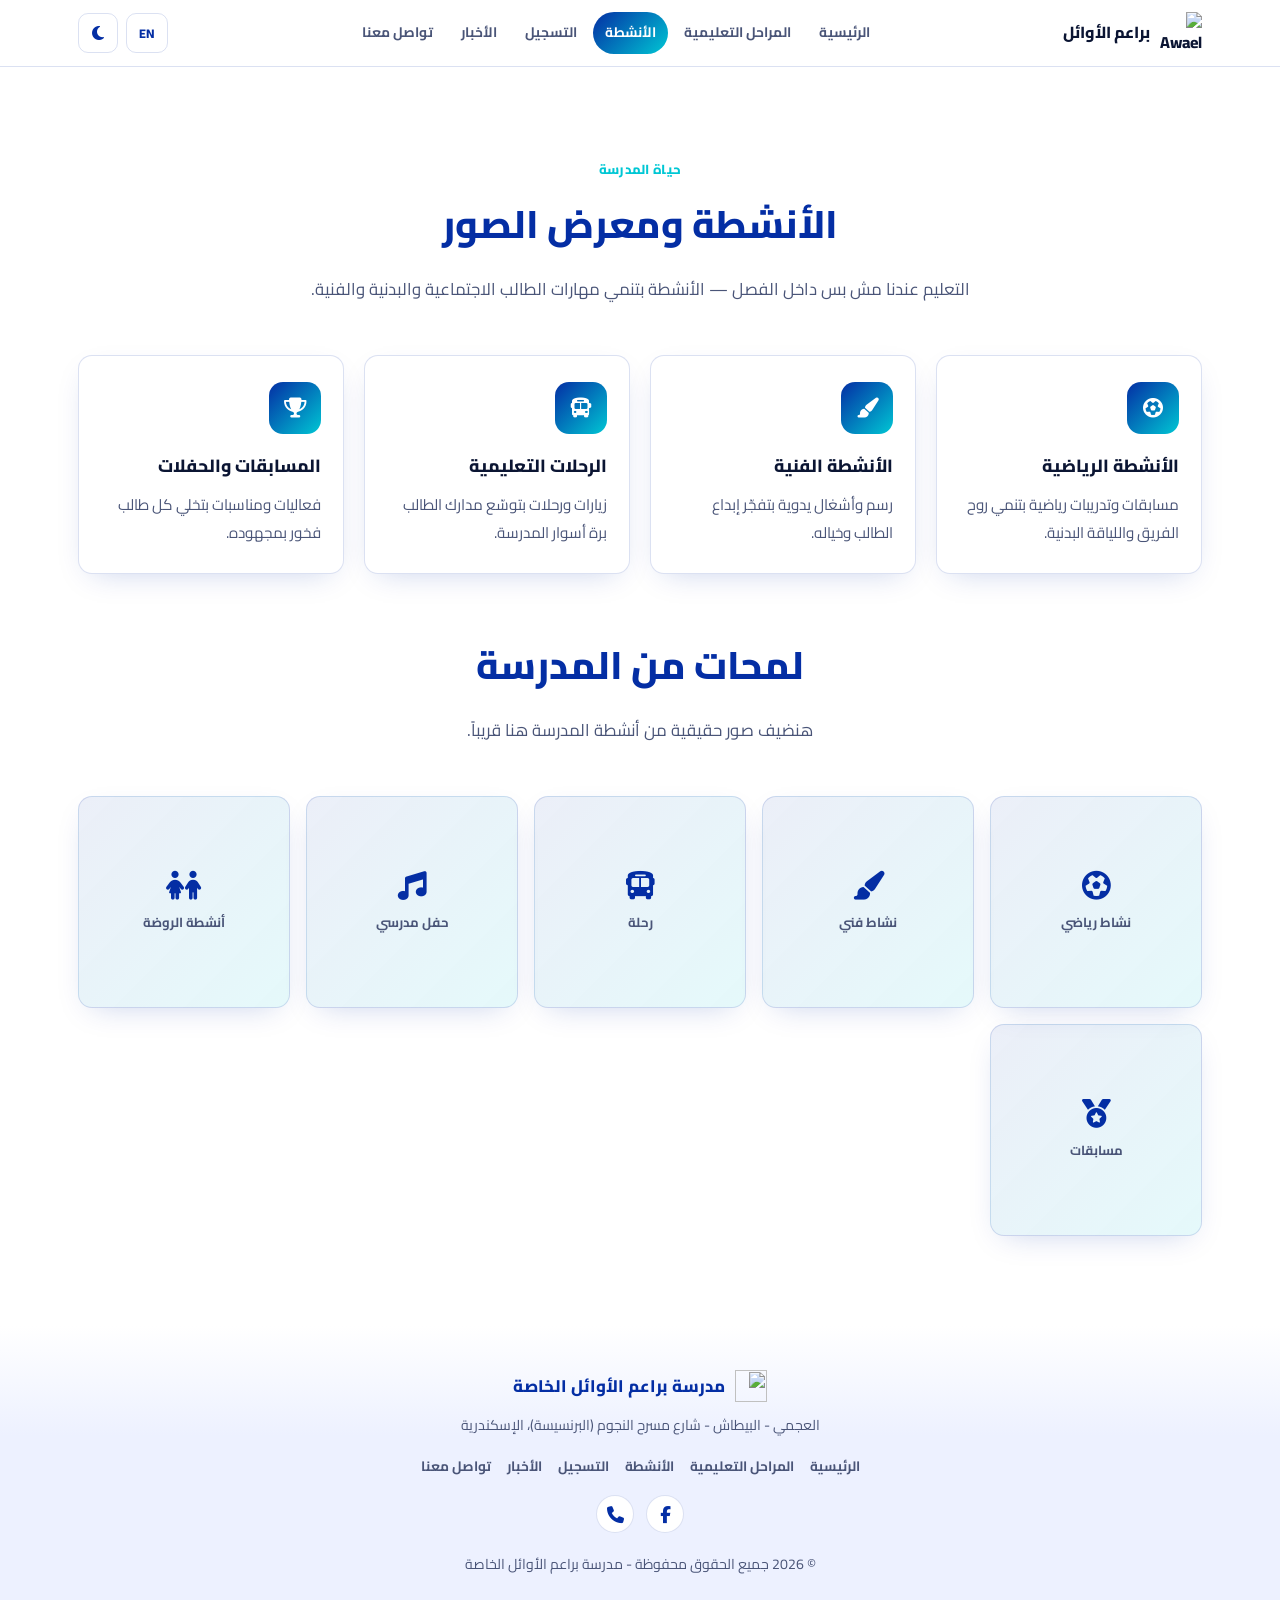
==== activities.html @ 76310034 "Add files via upload" ====
<!DOCTYPE html>
<html lang="ar" dir="rtl">
<head>
<meta charset="UTF-8">
<meta name="viewport" content="width=device-width, initial-scale=1.0">
<script>(function(){try{var t=localStorage.getItem("site-theme");if(!t){t=window.matchMedia("(prefers-color-scheme: dark)").matches?"dark":"light";}document.documentElement.setAttribute("data-theme",t);}catch(e){}})();</script>
<title>الأنشطة ومعرض الصور | Awael Private School</title>
<meta name="description" content="الأنشطة والفعاليات في مدرسة براعم الأوائل الخاصة.">
<link rel="icon" href="img/logo.png">
<link rel="preconnect" href="https://fonts.googleapis.com">
<link rel="preconnect" href="https://fonts.gstatic.com" crossorigin>
<link href="https://fonts.googleapis.com/css2?family=Cairo:wght@300;400;500;600;700;800&display=swap" rel="stylesheet">
<link rel="stylesheet" href="https://cdnjs.cloudflare.com/ajax/libs/font-awesome/6.5.1/css/all.min.css" integrity="sha512-DTOQO9RWCH3ppGqcWaEA1BIZOC6xxalwEsw9c2QQeAIftl+Vegovlnee1c9QX4TctnWMn13TZye+giMm8e2LwA==" crossorigin="anonymous" referrerpolicy="no-referrer">
<link rel="stylesheet" href="style.css">
</head>
<body style="--pre-footer:var(--bg)">

<header id="navbar">
  <div class="nav-inner">
    <a class="brand" href="index.html">
      <img src="img/logo.png" alt="Awael Private School">
      <span class="t" data-ar="براعم الأوائل" data-en="Awael School">براعم الأوائل</span>
    </a>
    <nav class="nav-links" id="navLinks">
      <a href="index.html" class="t" data-ar="الرئيسية" data-en="Home">الرئيسية</a>
      <a href="stages.html" class="t" data-ar="المراحل التعليمية" data-en="Stages">المراحل التعليمية</a>
      <a href="activities.html" class="active t" data-ar="الأنشطة" data-en="Activities">الأنشطة</a>
      <a href="admissions.html" class="t" data-ar="التسجيل" data-en="Admissions">التسجيل</a>
      <a href="news.html" class="t" data-ar="الأخبار" data-en="News">الأخبار</a>
      <a href="contact.html" class="t" data-ar="تواصل معنا" data-en="Contact">تواصل معنا</a>
    </nav>
    <div class="nav-tools">
      <button id="lang-toggle" aria-label="Language">EN</button>
      <button id="theme-toggle" aria-label="تبديل الوضع الداكن"><i class="fa-solid fa-moon"></i><i class="fa-solid fa-sun"></i></button>
      <button id="nav-toggle" aria-label="فتح القائمة" aria-expanded="false"><i class="fa-solid fa-bars"></i></button>
    </div>
  </div>
</header>

<section class="section-pad">
  <div class="container">
    <div class="section-head">
      <div class="section-eyebrow t" data-ar="حياة المدرسة" data-en="School Life">حياة المدرسة</div>
      <h2 class="section-title t" data-ar="الأنشطة ومعرض الصور" data-en="Activities &amp; Gallery">الأنشطة ومعرض الصور</h2>
      <p class="section-lede t"
         data-ar="التعليم عندنا مش بس داخل الفصل — الأنشطة بتنمي مهارات الطالب الاجتماعية والبدنية والفنية."
         data-en="Learning here isn't only inside the classroom — activities build our students' social, physical, and artistic skills.">
        التعليم عندنا مش بس داخل الفصل — الأنشطة بتنمي مهارات الطالب الاجتماعية والبدنية والفنية.
      </p>
    </div>

    <div class="cards" style="margin-bottom:56px;">
      <div class="card reveal">
        <div class="c-icon"><i class="fa-solid fa-futbol"></i></div>
        <h3 class="t" data-ar="الأنشطة الرياضية" data-en="Sports Activities">الأنشطة الرياضية</h3>
        <p class="t" data-ar="مسابقات وتدريبات رياضية بتنمي روح الفريق واللياقة البدنية." data-en="Sports competitions and training that build teamwork and fitness.">مسابقات وتدريبات رياضية بتنمي روح الفريق واللياقة البدنية.</p>
      </div>
      <div class="card reveal">
        <div class="c-icon"><i class="fa-solid fa-paintbrush"></i></div>
        <h3 class="t" data-ar="الأنشطة الفنية" data-en="Arts &amp; Crafts">الأنشطة الفنية</h3>
        <p class="t" data-ar="رسم وأشغال يدوية بتفجّر إبداع الطالب وخياله." data-en="Drawing and handicrafts that spark students' creativity and imagination.">رسم وأشغال يدوية بتفجّر إبداع الطالب وخياله.</p>
      </div>
      <div class="card reveal">
        <div class="c-icon"><i class="fa-solid fa-bus"></i></div>
        <h3 class="t" data-ar="الرحلات التعليمية" data-en="Educational Trips">الرحلات التعليمية</h3>
        <p class="t" data-ar="زيارات ورحلات بتوسّع مدارك الطالب برة أسوار المدرسة." data-en="Visits and trips that broaden students' horizons beyond the school walls.">زيارات ورحلات بتوسّع مدارك الطالب برة أسوار المدرسة.</p>
      </div>
      <div class="card reveal">
        <div class="c-icon"><i class="fa-solid fa-trophy"></i></div>
        <h3 class="t" data-ar="المسابقات والحفلات" data-en="Competitions &amp; Celebrations">المسابقات والحفلات</h3>
        <p class="t" data-ar="فعاليات ومناسبات بتخلي كل طالب فخور بمجهوده." data-en="Events and occasions that make every student proud of their effort.">فعاليات ومناسبات بتخلي كل طالب فخور بمجهوده.</p>
      </div>
    </div>

    <div class="section-head">
      <h2 class="section-title t" data-ar="لمحات من المدرسة" data-en="Glimpses of School Life">لمحات من المدرسة</h2>
      <p class="section-lede t" data-ar="هنضيف صور حقيقية من أنشطة المدرسة هنا قريباً." data-en="Real photos from school activities will be added here soon.">هنضيف صور حقيقية من أنشطة المدرسة هنا قريباً.</p>
    </div>
    <div class="gallery-grid">
      <div class="gallery-item reveal"><i class="fa-solid fa-futbol"></i><span class="t" data-ar="نشاط رياضي" data-en="Sports">نشاط رياضي</span></div>
      <div class="gallery-item reveal"><i class="fa-solid fa-paintbrush"></i><span class="t" data-ar="نشاط فني" data-en="Arts">نشاط فني</span></div>
      <div class="gallery-item reveal"><i class="fa-solid fa-bus"></i><span class="t" data-ar="رحلة" data-en="Trip">رحلة</span></div>
      <div class="gallery-item reveal"><i class="fa-solid fa-music"></i><span class="t" data-ar="حفل مدرسي" data-en="School Event">حفل مدرسي</span></div>
      <div class="gallery-item reveal"><i class="fa-solid fa-children"></i><span class="t" data-ar="أنشطة الروضة" data-en="KG Activities">أنشطة الروضة</span></div>
      <div class="gallery-item reveal"><i class="fa-solid fa-medal"></i><span class="t" data-ar="مسابقات" data-en="Competitions">مسابقات</span></div>
    </div>
  </div>
</section>

<footer>
  <div class="container">
    <div class="f-brand"><img src="img/logo.png" alt=""> <span class="t" data-ar="مدرسة براعم الأوائل الخاصة" data-en="Awael Private School">مدرسة براعم الأوائل الخاصة</span></div>
    <p class="t" data-ar="العجمي - البيطاش - شارع مسرح النجوم (البرنسيسة)، الإسكندرية" data-en="Agami - Bitash - Masrah Al-Nogoom St. (Al-Brincessa), Alexandria">العجمي - البيطاش - شارع مسرح النجوم (البرنسيسة)، الإسكندرية</p>
    <div class="f-links">
      <a href="index.html" class="t" data-ar="الرئيسية" data-en="Home">الرئيسية</a>
      <a href="stages.html" class="t" data-ar="المراحل التعليمية" data-en="Stages">المراحل التعليمية</a>
      <a href="activities.html" class="t" data-ar="الأنشطة" data-en="Activities">الأنشطة</a>
      <a href="admissions.html" class="t" data-ar="التسجيل" data-en="Admissions">التسجيل</a>
      <a href="news.html" class="t" data-ar="الأخبار" data-en="News">الأخبار</a>
      <a href="contact.html" class="t" data-ar="تواصل معنا" data-en="Contact">تواصل معنا</a>
    </div>
    <div class="f-social">
      <a href="https://www.facebook.com/share/1Exq8MYs51/" target="_blank" rel="noopener noreferrer" aria-label="Facebook"><i class="fa-brands fa-facebook-f"></i></a>
      <a href="tel:+201211130630" aria-label="Phone"><i class="fa-solid fa-phone"></i></a>
    </div>
    <p style="margin-top:18px;">© <span id="year"></span> <span class="t" data-ar="جميع الحقوق محفوظة - مدرسة براعم الأوائل الخاصة" data-en="All rights reserved - Awael Private School">جميع الحقوق محفوظة - مدرسة براعم الأوائل الخاصة</span></p>
  </div>
</footer>

<script src="main.js"></script>
</body>
</html>
---- style.css ----
/* ===================== Tokens ===================== */
:root{
  --blue:#042EA4;
  --blue-dark:#021F73;
  --blue-light:#3E63E0;
  --cyan:#00C7D4;
  --cyan-bright:#00E5F0;
  --bg:#FFFFFF;
  --card:#F5F8FF;
  --card-alt:#FFFFFF;
  --ink:#0B1533;
  --ink-soft:#4A5578;
  --border:rgba(4,46,164,.14);
  --shadow:0 10px 30px -14px rgba(4,46,164,.25);
  --radius-lg:22px;
  --radius-md:14px;
  --container:1180px;
  --footer-tone:#EDF1FF;
}
:root[data-theme="dark"]{
  --blue:#3E63E0;
  --blue-dark:#8FB0FF;
  --blue-light:#5C7EF0;
  --cyan:#00C7D4;
  --cyan-bright:#2FF1FB;
  --bg:#000000;
  --card:#121212;
  --card-alt:#0A0A0A;
  --ink:#F2F5FF;
  --ink-soft:#AAB4D6;
  --border:rgba(143,176,255,.18);
  --shadow:0 12px 32px -14px rgba(0,0,0,.7);
  --footer-tone:#0A0F1F;
}

*,*::before,*::after{box-sizing:border-box;}
html{scroll-behavior:smooth;}
@media (prefers-reduced-motion:reduce){
  html{scroll-behavior:auto;}
  *,*::before,*::after{animation-duration:.001ms !important;animation-iteration-count:1 !important;transition-duration:.001ms !important;scroll-behavior:auto !important;}
}
body{
  margin:0; background:var(--bg); color:var(--ink);
  font-family:'Cairo',sans-serif; font-size:17px; line-height:1.85;
  -webkit-font-smoothing:antialiased;
}
h1,h2,h3{font-family:'Cairo',sans-serif;font-weight:800;margin:0;color:var(--ink);}
p{margin:0;}
a{color:inherit;text-decoration:none;}
ul{margin:0;padding:0;list-style:none;}
img{max-width:100%;display:block;}
.container{max-width:var(--container);margin:0 auto;padding:0 28px;}
section{position:relative;}
::selection{background:var(--cyan-bright);color:var(--blue-dark);}
:focus-visible{outline:3px solid var(--cyan-bright);outline-offset:3px;border-radius:4px;}

/* ===================== Navbar ===================== */
#navbar{
  position:sticky; top:0; z-index:1000;
  background:rgba(255,255,255,.72);
  backdrop-filter:blur(14px) saturate(140%);
  -webkit-backdrop-filter:blur(14px) saturate(140%);
  border-bottom:1px solid var(--border);
}
:root[data-theme="dark"] #navbar{background:rgba(0,0,0,.72);}
.nav-inner{display:flex;align-items:center;justify-content:space-between;gap:14px;padding:12px 28px;max-width:var(--container);margin:0 auto;}
.brand{display:flex;align-items:center;gap:10px;font-weight:800;font-size:1rem;flex:none;}
.brand img{width:42px;height:42px;object-fit:contain;flex:none;}
.brand small{display:block;font-weight:600;font-size:.62rem;color:var(--ink-soft);}
.nav-links{display:flex;gap:4px;flex-wrap:wrap;}
.nav-links a{padding:8px 12px;border-radius:999px;font-size:.86rem;font-weight:700;color:var(--ink-soft);transition:background .25s,color .25s;}
.nav-links a:hover{background:rgba(4,46,164,.08);color:var(--blue);}
.nav-links a.active{background:linear-gradient(135deg,var(--blue),var(--cyan));color:#fff;}
.nav-tools{display:flex;align-items:center;gap:8px;flex:none;}
#theme-toggle,#lang-toggle,#nav-toggle{
  background:none;border:1px solid var(--border);border-radius:10px;
  width:40px;height:40px;font-size:1rem;color:var(--blue);cursor:pointer;
  display:flex;align-items:center;justify-content:center;
}
#lang-toggle{width:auto;padding:0 12px;font-family:'Cairo',sans-serif;font-weight:800;font-size:.78rem;}
:root[data-theme="dark"] #theme-toggle i.fa-moon{display:none;}
:root:not([data-theme="dark"]) #theme-toggle i.fa-sun{display:none;}
#nav-toggle{display:none;}

@media (max-width:960px){
  .nav-links{
    position:fixed; inset:64px 12px auto 12px;
    background:rgba(255,255,255,.98); backdrop-filter:blur(14px);
    border:1px solid var(--border); border-radius:var(--radius-md);
    flex-direction:column; padding:10px; box-shadow:var(--shadow);
    transform:translateY(-14px); opacity:0; pointer-events:none; transition:.25s ease;
  }
  :root[data-theme="dark"] .nav-links{background:rgba(10,10,10,.98);}
  .nav-links.open{transform:translateY(0);opacity:1;pointer-events:auto;}
  .nav-links a{width:100%;text-align:center;}
  #nav-toggle{display:flex;}
}

/* ===================== Hero ===================== */
#top{
  padding:80px 0 0;
  background:radial-gradient(ellipse 90% 60% at 50% 0%, rgba(4,46,164,.10), transparent 70%);
  overflow:hidden;
}
.eyebrow{
  display:inline-flex;align-items:center;gap:8px;font-size:.8rem;font-weight:800;
  color:var(--blue); background:rgba(4,46,164,.08); padding:7px 16px;border-radius:999px;margin-bottom:20px;
}
.eyebrow i{color:var(--cyan);}
.hero-inner{text-align:center;max-width:820px;margin:0 auto;padding:0 28px;}
.hero-logo{width:110px;height:auto;margin:0 auto 20px;}
.hero-title{font-size:clamp(2rem,4.4vw + .6rem,3.2rem);line-height:1.35;color:var(--blue);}
.hero-title span{color:var(--cyan);}
.hero-sub{margin:20px auto 0;max-width:600px;font-size:clamp(1.02rem,1vw + .7rem,1.18rem);color:var(--ink-soft);}
.hero-cta{display:flex;flex-wrap:wrap;gap:14px;justify-content:center;margin:34px 0 0;}
.btn{
  display:inline-flex;align-items:center;gap:9px;padding:13px 26px;border-radius:999px;
  font-weight:800;font-size:.94rem;box-shadow:var(--shadow);transition:transform .25s;
}
.btn-primary{background:linear-gradient(135deg,var(--blue),var(--cyan));color:#fff;}
.btn-outline{background:var(--card);border:1.5px solid var(--border);color:var(--blue);}
@media (hover:hover) and (pointer:fine){.btn:hover{transform:translateY(-3px);}}

.hero-arch{margin-top:56px;height:120px;position:relative;}
.hero-arch svg{position:absolute;bottom:0;width:100%;height:100%;display:block;}

/* ===================== Sections ===================== */
.section-pad{padding:90px 0;}
.section-head{max-width:720px;margin:0 auto 50px;text-align:center;}
.section-eyebrow{font-size:.82rem;font-weight:800;color:var(--cyan);margin-bottom:8px;letter-spacing:.02em;}
.section-title{font-size:clamp(1.7rem,2vw + .9rem,2.4rem);color:var(--blue);}
.section-lede{margin-top:14px;color:var(--ink-soft);font-size:1.05rem;}
.tint{background:var(--card);}

/* cards */
.cards{display:grid;grid-template-columns:repeat(auto-fit,minmax(250px,1fr));gap:20px;}
.card{
  background:var(--card-alt); border:1px solid var(--border); border-radius:var(--radius-md);
  padding:26px 22px; box-shadow:var(--shadow);
  opacity:0; transform:translateY(18px); transition:opacity .6s ease, transform .6s ease;
}
.tint .card{background:var(--card-alt);}
.card.in-view{opacity:1;transform:translateY(0);}
.c-icon{
  width:52px;height:52px;border-radius:14px;margin-bottom:16px;display:flex;align-items:center;justify-content:center;
  background:linear-gradient(135deg,var(--blue),var(--cyan));color:#fff;font-size:1.25rem;
}
.card h3{font-size:1.1rem;color:var(--ink);margin-bottom:8px;}
.card p{color:var(--ink-soft);font-size:.95rem;}

/* stage cards */
.stage-card{text-align:center;}
.stage-card .c-icon{margin:0 auto 16px;}
.stage-card .stage-age{font-size:.8rem;font-weight:700;color:var(--cyan);margin-bottom:6px;}

/* gallery */
.gallery-grid{display:grid;grid-template-columns:repeat(auto-fit,minmax(180px,1fr));gap:16px;}
.gallery-item{
  aspect-ratio:1;border-radius:var(--radius-md);border:1px solid var(--border);
  background:linear-gradient(135deg,rgba(4,46,164,.08),rgba(0,199,212,.10));
  display:flex;flex-direction:column;align-items:center;justify-content:center;gap:10px;
  color:var(--blue);box-shadow:var(--shadow);
  opacity:0; transform:translateY(18px); transition:opacity .6s ease, transform .6s ease;
}
.gallery-item.in-view{opacity:1;transform:translateY(0);}
.gallery-item i{font-size:1.8rem;}
.gallery-item span{font-size:.82rem;font-weight:700;color:var(--ink-soft);}

/* timeline / steps */
.steps{counter-reset:step;display:flex;flex-direction:column;gap:18px;max-width:640px;margin:0 auto;}
.step{
  display:flex;gap:16px;align-items:flex-start;background:var(--card-alt);border:1px solid var(--border);
  border-radius:var(--radius-md);padding:20px;box-shadow:var(--shadow);
}
.step-num{
  counter-increment:step;flex:none;width:38px;height:38px;border-radius:50%;
  background:linear-gradient(135deg,var(--blue),var(--cyan));color:#fff;font-weight:800;
  display:flex;align-items:center;justify-content:center;
}
.step-num::before{content:counter(step);}
.step h3{font-size:1rem;margin-bottom:4px;}
.step p{color:var(--ink-soft);font-size:.92rem;}

/* contact */
.contact-grid{display:grid;grid-template-columns:repeat(auto-fit,minmax(240px,1fr));gap:20px;max-width:900px;margin:0 auto;}
.contact-card{
  background:var(--card-alt);border:1px solid var(--border);border-radius:var(--radius-md);
  padding:24px;box-shadow:var(--shadow);text-align:center;
}
.contact-card .c-icon{margin:0 auto 14px;}
.contact-card a{color:var(--blue);font-weight:700;display:block;margin-top:4px;}
.contact-card p{color:var(--ink-soft);font-size:.92rem;}
.entrances-note{
  max-width:640px;margin:36px auto 0;background:var(--card);border:1px dashed var(--border);
  border-radius:var(--radius-md);padding:18px 22px;text-align:center;color:var(--ink-soft);font-size:.92rem;
}
.map-link{display:inline-flex;align-items:center;gap:8px;margin-top:20px;font-weight:800;color:var(--blue);}

/* empty state (news) */
.empty-state{max-width:480px;margin:0 auto;text-align:center;padding:50px 20px;}
.empty-state i{font-size:2.6rem;color:var(--cyan);margin-bottom:18px;}
.empty-state p{color:var(--ink-soft);}

/* ===================== Footer ===================== */
footer{background:linear-gradient(180deg, var(--pre-footer, var(--card)), var(--footer-tone) 110px);color:var(--ink);padding:44px 0 30px;text-align:center;}
footer .f-brand{display:flex;align-items:center;justify-content:center;gap:10px;font-weight:800;font-size:1.05rem;color:var(--blue);margin-bottom:10px;}
footer .f-brand img{width:32px;height:32px;object-fit:contain;}
footer p{color:var(--ink-soft);font-size:.88rem;}
footer .f-links{margin-top:16px;display:flex;justify-content:center;flex-wrap:wrap;gap:16px;font-size:.85rem;}
footer .f-links a{color:var(--ink-soft);transition:color .2s;font-weight:700;}
footer .f-links a:hover{color:var(--blue);}
footer .f-social{margin-top:16px;display:flex;justify-content:center;gap:12px;}
footer .f-social a{
  width:38px;height:38px;border-radius:50%;background:var(--card-alt);border:1px solid var(--border);
  display:flex;align-items:center;justify-content:center;color:var(--blue);
}

/* ===================== Page nav (prev/next style CTA) ===================== */
.page-cta{
  max-width:640px;margin:0 auto;text-align:center;padding:50px 0;
}
.page-cta p{color:var(--ink-soft);margin-bottom:16px;}

@media (max-width:600px){
  .hero-cta{flex-direction:column;align-items:center;}
  .btn{width:100%;max-width:280px;justify-content:center;}
}
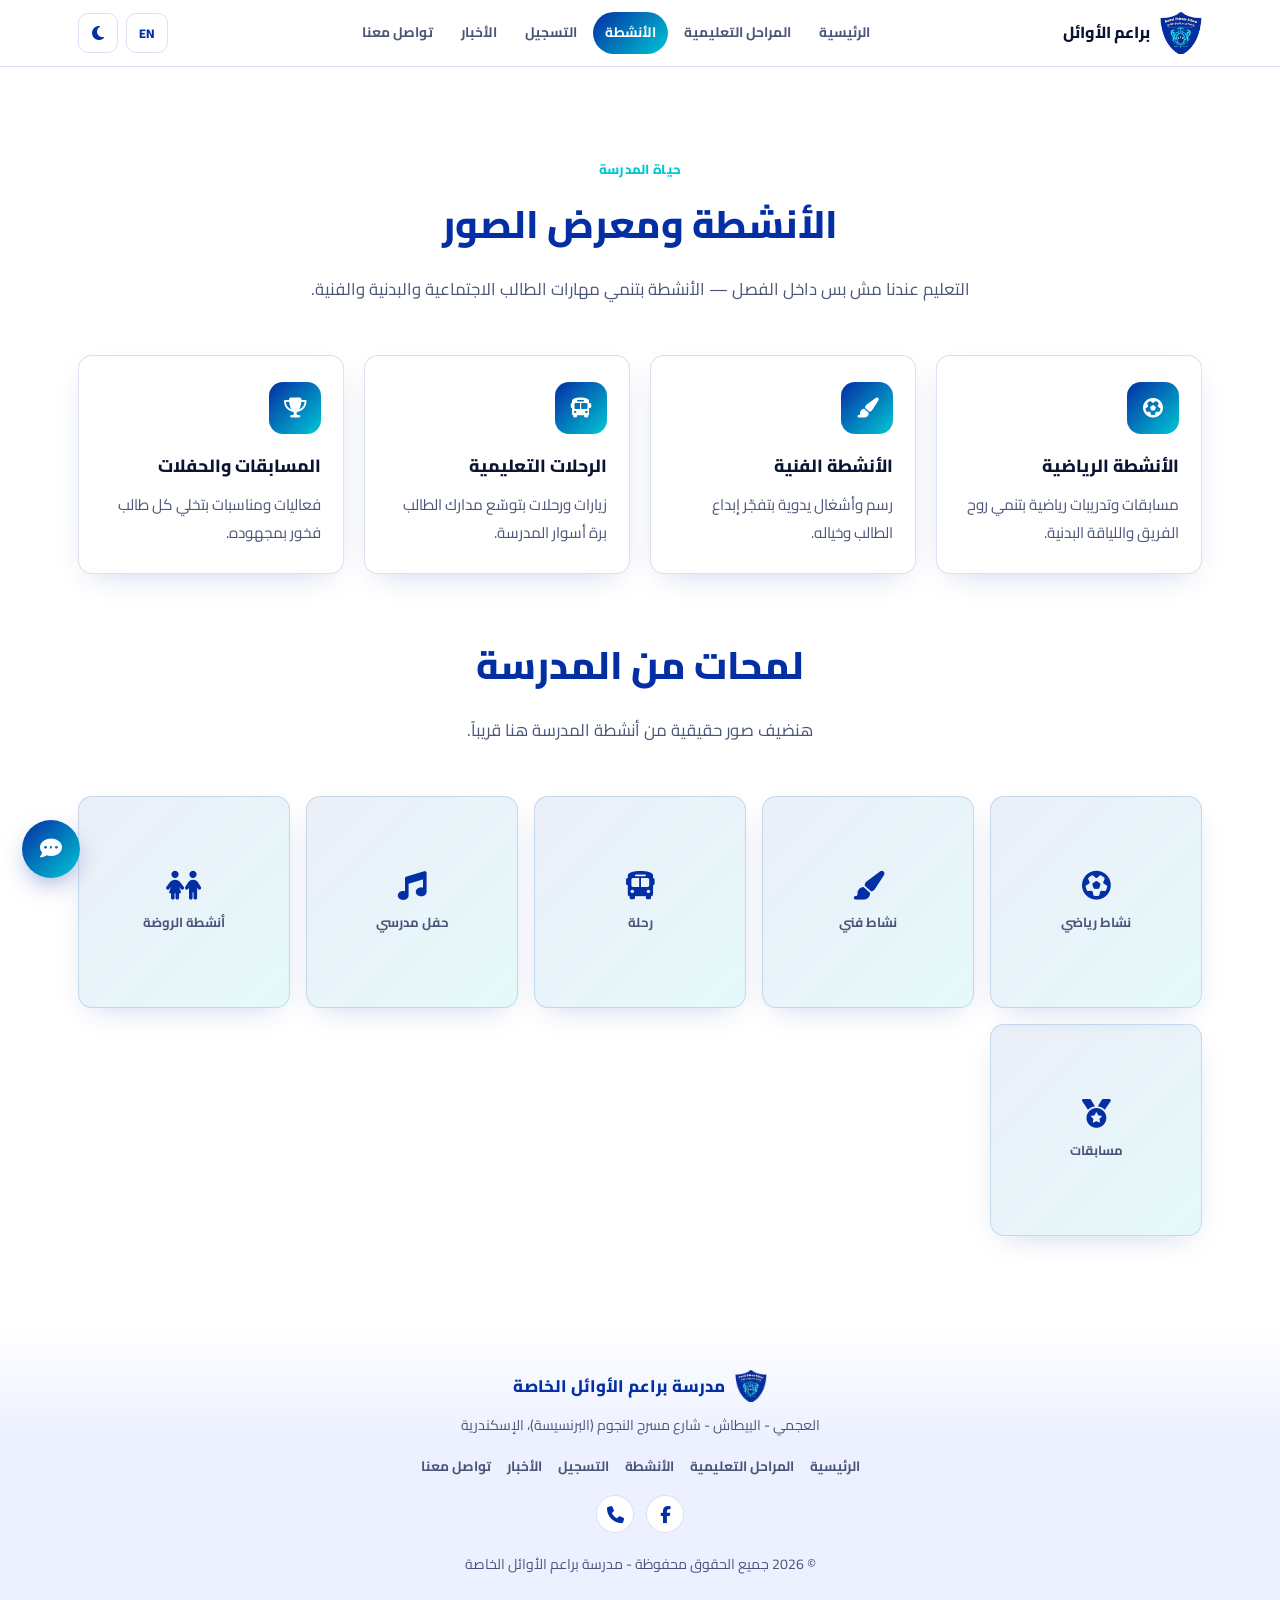
==== commit 30a2b121: "Add files via upload" ====
--- a/activities.html
+++ b/activities.html
@@ -108,5 +108,22 @@
 </footer>
 
 <script src="main.js"></script>
+<button id="faq-toggle" aria-label="اسأل عن المدرسة" aria-expanded="false"><i class="fa-solid fa-comment-dots"></i></button>
+<div id="faq-panel" role="dialog" aria-label="اسأل عن المدرسة">
+  <div class="faq-head">
+    <span><i class="fa-solid fa-wand-magic-sparkles"></i>اسأل عن المدرسة</span>
+    <button id="faq-close" aria-label="إغلاق"><i class="fa-solid fa-xmark"></i></button>
+  </div>
+  <div class="faq-messages" id="faqMessages">
+    <div class="faq-bubble faq-bubble-bot"><p>أهلاً! اسألني أي حاجة عن مدرسة براعم الأوائل.</p></div>
+  </div>
+  <div class="faq-starters" id="faqStarters"></div>
+  <form id="faqForm">
+    <input type="text" id="faq-input" placeholder="اكتب سؤالك..." autocomplete="off">
+    <button type="submit" id="faq-send" aria-label="إرسال"><i class="fa-solid fa-paper-plane"></i></button>
+  </form>
+</div>
+<script src="bot.js"></script>
+
 </body>
 </html>
--- a/style.css
+++ b/style.css
@@ -225,3 +225,87 @@
   .hero-cta{flex-direction:column;align-items:center;}
   .btn{width:100%;max-width:280px;justify-content:center;}
 }
+
+/* ===================== FAQ / AI chat bot ===================== */
+#faq-toggle{
+  position:fixed; bottom:22px; left:22px; z-index:1200;
+  width:58px;height:58px;border-radius:50%;border:none;cursor:pointer;
+  background:linear-gradient(135deg,var(--blue),var(--cyan));
+  color:#fff;font-size:1.35rem;
+  display:flex;align-items:center;justify-content:center;
+  box-shadow:0 10px 26px -8px rgba(4,46,164,.5);
+  animation:faqPulse 2.6s ease-in-out infinite;
+  transition:transform .35s ease, opacity .35s ease;
+}
+#faq-toggle.faq-hidden{transform:translateX(-140%); opacity:0; pointer-events:none; animation:none;}
+@keyframes faqPulse{
+  0%,100%{box-shadow:0 10px 26px -8px rgba(4,46,164,.5), 0 0 0 0 rgba(4,46,164,.35);}
+  50%{box-shadow:0 10px 26px -8px rgba(4,46,164,.5), 0 0 0 10px rgba(4,46,164,0);}
+}
+@media (prefers-reduced-motion:reduce){#faq-toggle{animation:none;}}
+
+#faq-panel{
+  position:fixed; bottom:90px; left:22px; z-index:1200;
+  width:min(340px, calc(100vw - 44px));
+  max-height:min(480px, calc(100vh - 140px));
+  background:var(--card-alt);
+  border:1px solid var(--border);
+  border-radius:var(--radius-lg);
+  box-shadow:var(--shadow);
+  display:flex; flex-direction:column;
+  overflow:hidden;
+  transform:translateY(16px) scale(.97); opacity:0; pointer-events:none;
+  transition:opacity .2s ease, transform .2s ease;
+}
+#faq-panel.open{transform:translateY(0) scale(1); opacity:1; pointer-events:auto;}
+
+.faq-head{
+  display:flex;align-items:center;justify-content:space-between;
+  padding:16px 18px; background:linear-gradient(135deg,var(--blue),var(--blue-dark));
+  color:#fff; font-weight:700; font-size:.95rem; flex:none;
+}
+.faq-head i{margin-left:8px;}
+#faq-close{background:none;border:none;color:#fff;font-size:1rem;cursor:pointer;padding:4px;}
+
+.faq-messages{overflow-y:auto;padding:14px 16px;flex:1;display:flex;flex-direction:column;gap:10px;}
+.faq-starters{display:flex;flex-wrap:wrap;gap:8px;padding:0 16px 12px;flex:none;}
+.faq-chip{
+  background:var(--card);border:1px solid var(--border);border-radius:999px;
+  padding:8px 14px;font-family:'Cairo',sans-serif;font-size:.8rem;font-weight:600;
+  color:var(--blue);cursor:pointer;
+}
+@media (hover:hover) and (pointer:fine){
+  .faq-chip:hover{background:var(--blue);color:#fff;}
+}
+
+.faq-bubble{max-width:82%;border-radius:16px;padding:10px 14px;}
+.faq-bubble p{margin:0;font-size:.88rem;line-height:1.75;}
+.faq-bubble-bot{align-self:flex-start;background:var(--card);color:var(--ink);border-bottom-right-radius:4px;}
+.faq-bubble-user{align-self:flex-end;background:linear-gradient(135deg,var(--blue),var(--cyan));color:#fff;border-bottom-left-radius:4px;}
+
+.faq-typing{display:flex;align-items:center;gap:4px;padding:14px;}
+.faq-typing span{width:6px;height:6px;border-radius:50%;background:var(--ink-soft);animation:faqTyping 1.2s infinite ease-in-out;}
+.faq-typing span:nth-child(2){animation-delay:.2s;}
+.faq-typing span:nth-child(3){animation-delay:.4s;}
+@keyframes faqTyping{0%,60%,100%{opacity:.3;transform:translateY(0);}30%{opacity:1;transform:translateY(-3px);}}
+
+#faqForm{
+  display:flex;align-items:center;gap:8px;
+  padding:12px 14px;border-top:1px solid var(--border);flex:none;
+}
+#faq-input{
+  flex:1;border:1px solid var(--border);background:var(--card);border-radius:999px;
+  padding:10px 16px;font-family:'Cairo',sans-serif;font-size:.88rem;color:var(--ink);outline:none;
+}
+#faq-input:focus{border-color:var(--blue);}
+#faq-send{
+  width:40px;height:40px;border-radius:50%;border:none;flex:none;cursor:pointer;
+  background:linear-gradient(135deg,var(--blue),var(--cyan));color:#fff;
+  display:flex;align-items:center;justify-content:center;font-size:.95rem;
+}
+#faq-send:disabled{opacity:.5;cursor:not-allowed;}
+
+@media (max-width:480px){
+  #faq-toggle{bottom:16px;left:16px;width:52px;height:52px;font-size:1.2rem;}
+  #faq-panel{bottom:78px;left:12px;}
+}
